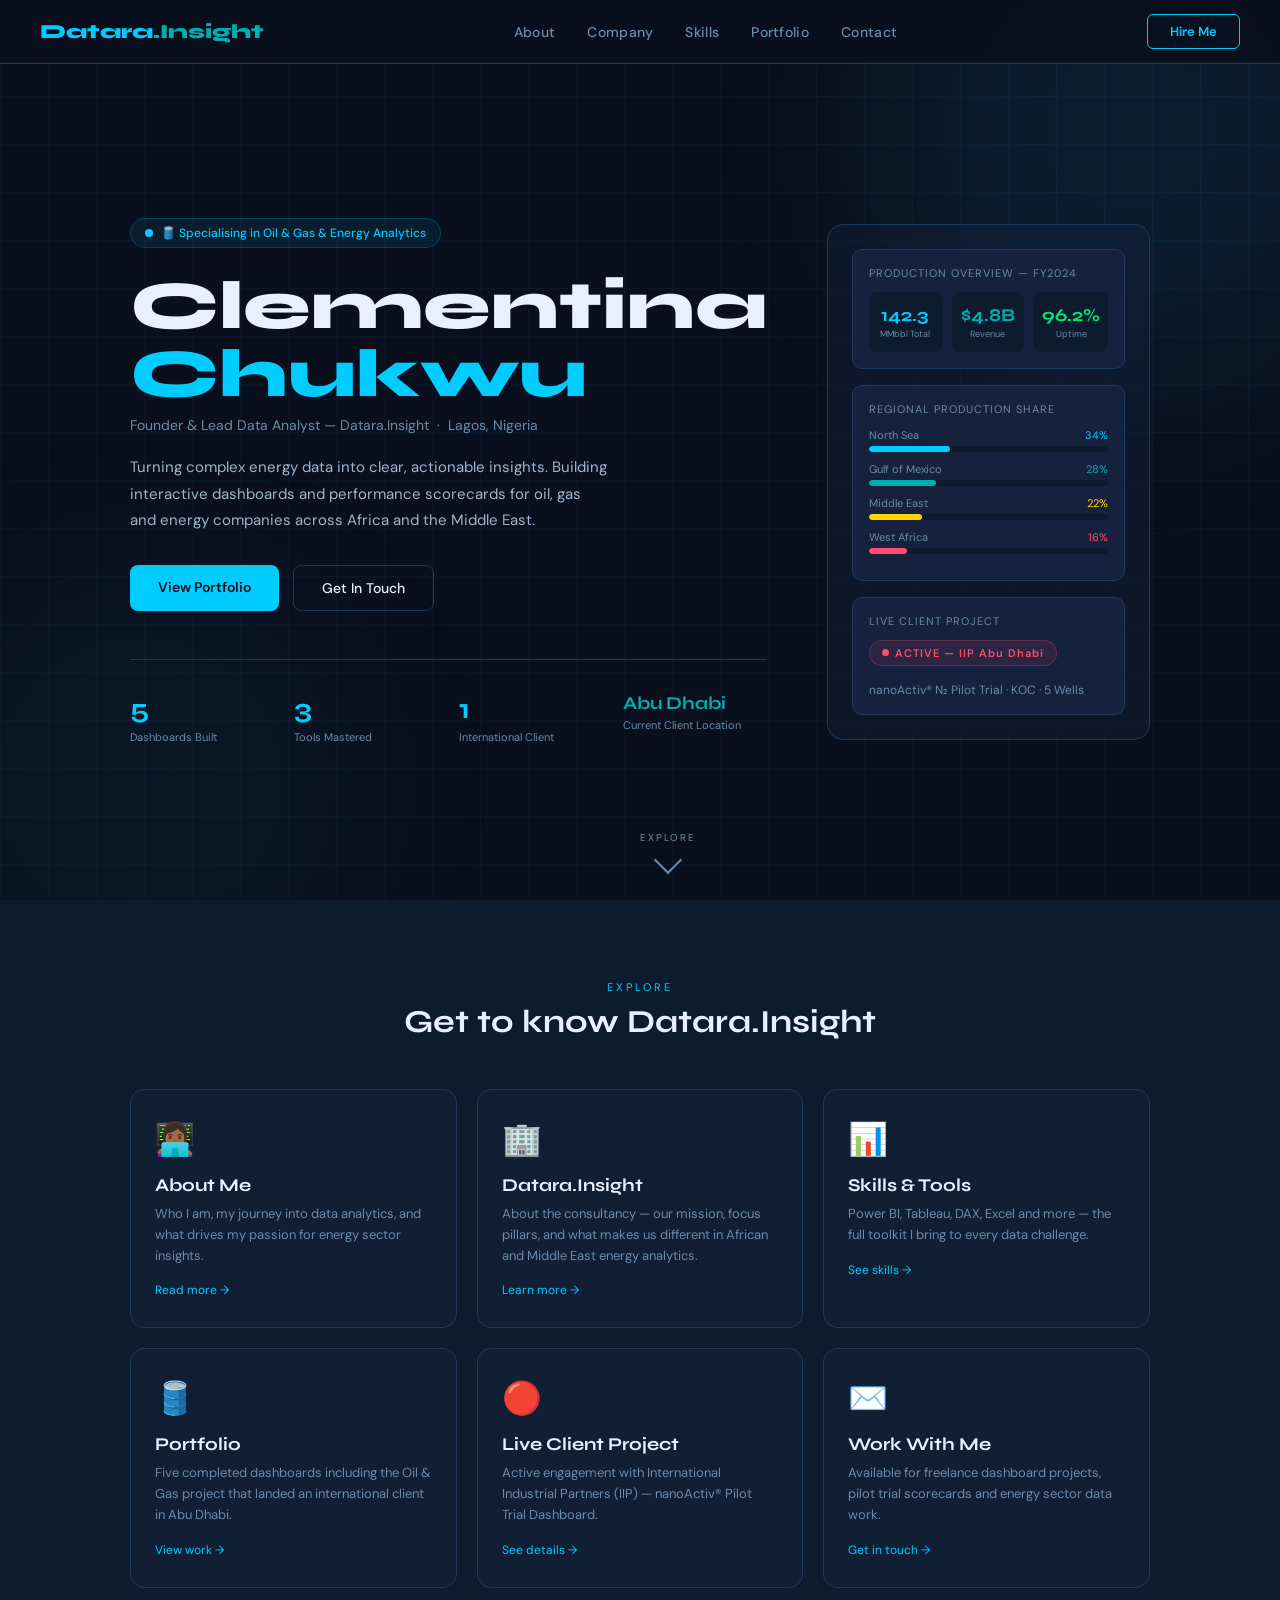
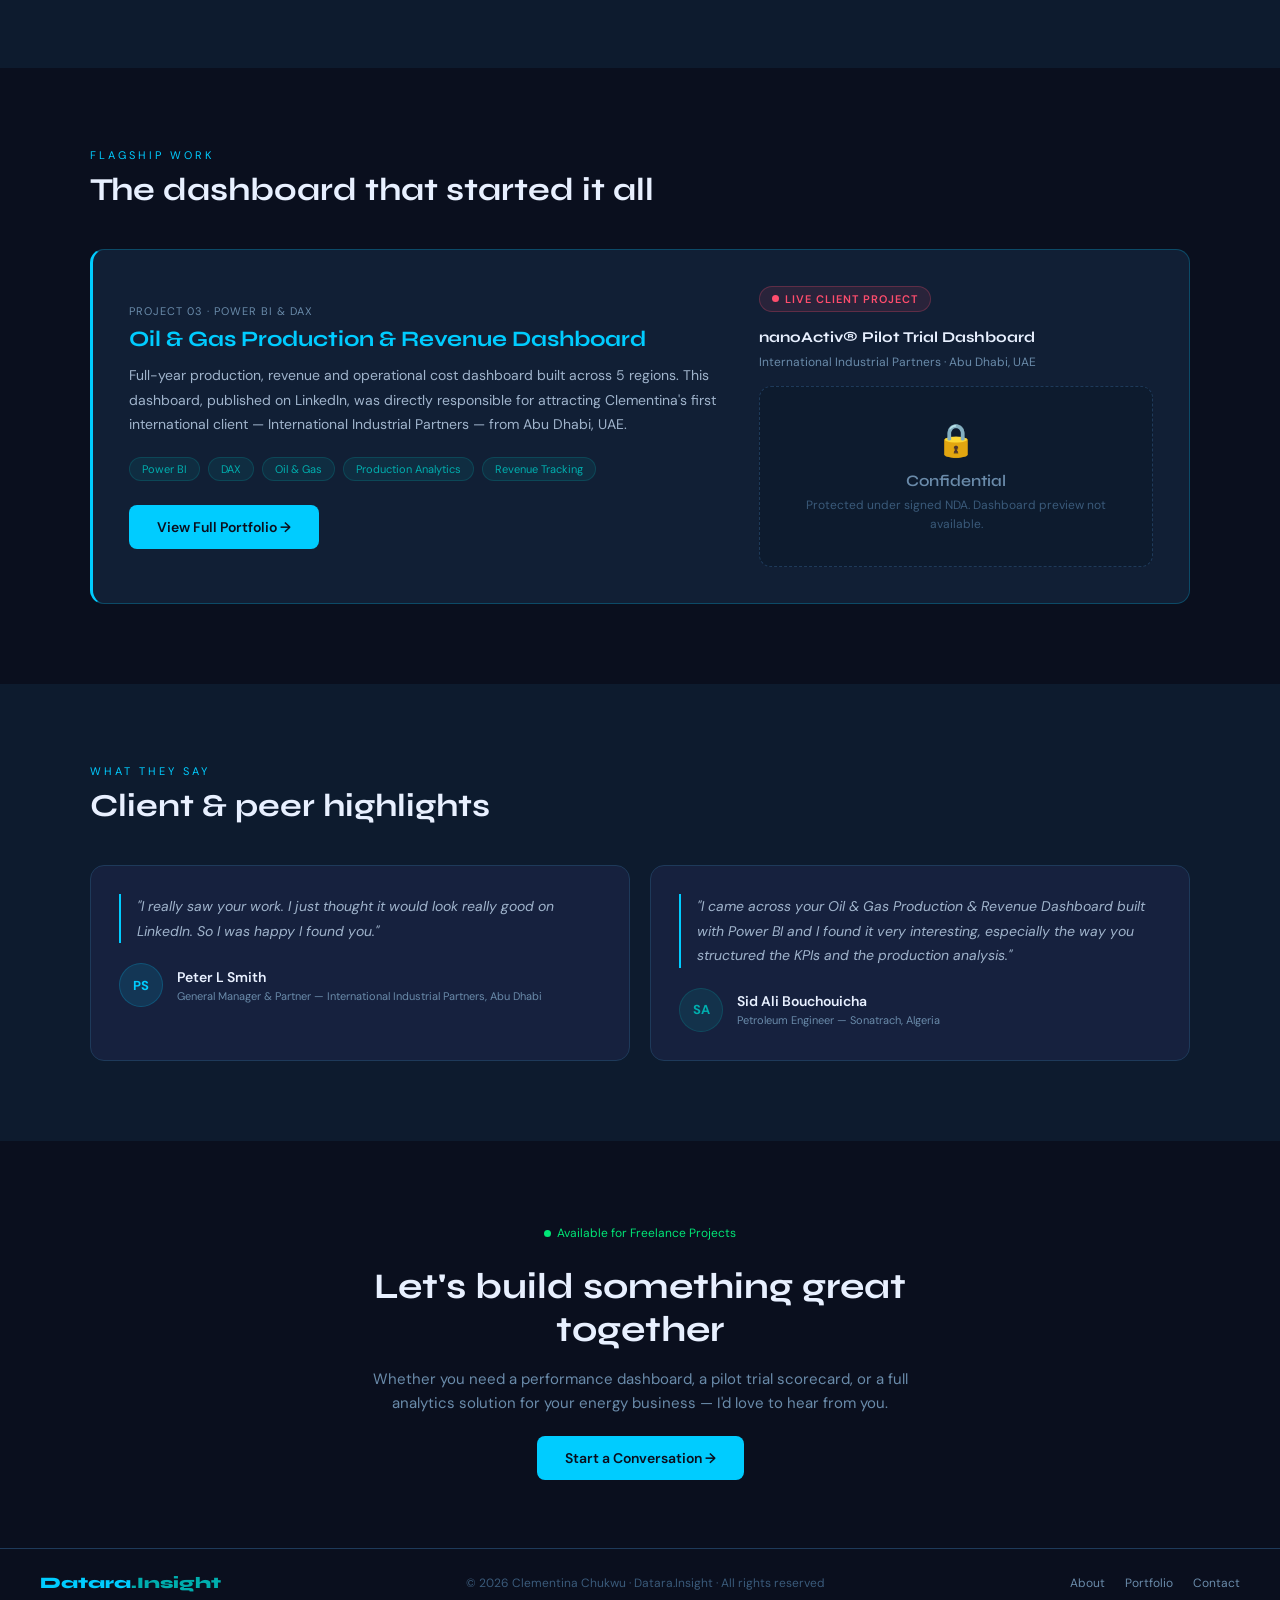
==== index.html @ c96e83ec "Initial upload" ====
<!DOCTYPE html>
<html lang="en">
<head>
<meta charset="UTF-8">
<meta name="viewport" content="width=device-width, initial-scale=1.0">
<title>Datara.Insight — Clementina Chukwu · Data Analyst</title>
<link rel="preconnect" href="https://fonts.googleapis.com">
<link rel="preconnect" href="https://fonts.gstatic.com" crossorigin>
<link href="https://fonts.googleapis.com/css2?family=Syne:wght@400;600;700;800&family=DM+Sans:ital,wght@0,300;0,400;0,500;0,600;1,400&display=swap" rel="stylesheet">
<style>
  *, *::before, *::after { box-sizing: border-box; margin: 0; padding: 0; }

  :root {
    --bg: #0D1B2E;
    --bg2: #0A0F1E;
    --card: #16213E;
    --card2: #111F35;
    --cyan: #00CCFF;
    --teal: #00AEAE;
    --gold: #FFD700;
    --red: #FF4D6D;
    --green: #00E676;
    --text: #E8F0FF;
    --muted: #6A8BAA;
    --border: #1E3A5A;
    --font-head: 'Syne', sans-serif;
    --font-body: 'DM Sans', sans-serif;
  }

  html { scroll-behavior: smooth; }

  body {
    background: var(--bg);
    color: var(--text);
    font-family: var(--font-body);
    min-height: 100vh;
    overflow-x: hidden;
  }

  /* ── NAV ── */
  nav {
    position: fixed;
    top: 0; left: 0; right: 0;
    z-index: 100;
    background: rgba(10,15,30,0.85);
    backdrop-filter: blur(16px);
    border-bottom: 1px solid var(--border);
    padding: 0 40px;
    height: 64px;
    display: flex;
    align-items: center;
    justify-content: space-between;
  }

  .nav-logo {
    font-family: var(--font-head);
    font-weight: 800;
    font-size: 20px;
    text-decoration: none;
  }
  .nav-logo .c { color: var(--cyan); }
  .nav-logo .t { color: var(--teal); }

  .nav-links {
    display: flex;
    gap: 32px;
    list-style: none;
  }

  .nav-links a {
    text-decoration: none;
    color: var(--muted);
    font-size: 14px;
    font-weight: 500;
    transition: color 0.2s;
    letter-spacing: 0.3px;
  }
  .nav-links a:hover, .nav-links a.active { color: var(--cyan); }

  .btn-hire {
    border: 1.5px solid var(--cyan);
    color: var(--cyan);
    padding: 8px 22px;
    border-radius: 6px;
    font-size: 13px;
    font-weight: 600;
    text-decoration: none;
    transition: background 0.2s, color 0.2s;
    font-family: var(--font-body);
  }
  .btn-hire:hover { background: var(--cyan); color: var(--bg2); }

  /* ── HERO ── */
  .hero {
    min-height: 100vh;
    padding: 64px 0 0;
    display: flex;
    align-items: center;
    position: relative;
    overflow: hidden;
    background: var(--bg2);
  }

  .hero-bg {
    position: absolute;
    inset: 0;
    background-image:
      linear-gradient(rgba(0,204,255,0.04) 1px, transparent 1px),
      linear-gradient(90deg, rgba(0,204,255,0.04) 1px, transparent 1px);
    background-size: 48px 48px;
  }

  .orb {
    position: absolute;
    border-radius: 50%;
    filter: blur(90px);
    pointer-events: none;
  }
  .orb-cyan { width: 500px; height: 500px; background: rgba(0,204,255,0.08); top: -120px; right: -100px; }
  .orb-teal { width: 400px; height: 400px; background: rgba(0,174,174,0.06); bottom: -80px; left: -60px; }

  .hero-inner {
    position: relative;
    width: 100%;
    max-width: 1100px;
    margin: 0 auto;
    padding: 0 40px;
    display: grid;
    grid-template-columns: 1fr 1fr;
    gap: 60px;
    align-items: center;
  }

  .hero-badge {
    display: inline-flex;
    align-items: center;
    gap: 8px;
    background: rgba(0,204,255,0.08);
    border: 1px solid rgba(0,204,255,0.2);
    color: var(--cyan);
    font-size: 12px;
    padding: 6px 14px;
    border-radius: 20px;
    margin-bottom: 24px;
    font-weight: 500;
    opacity: 0;
    animation: fadeUp 0.8s 0.2s forwards;
  }

  .pulse {
    width: 8px; height: 8px;
    border-radius: 50%;
    background: var(--cyan);
    animation: pulseAnim 1.5s infinite;
    flex-shrink: 0;
  }

  @keyframes pulseAnim {
    0%,100% { opacity:1; transform:scale(1); }
    50% { opacity:0.3; transform:scale(0.65); }
  }

  .hero-h1 {
    font-family: var(--font-head);
    font-weight: 800;
    font-size: clamp(44px, 6vw, 68px);
    line-height: 1.0;
    margin-bottom: 8px;
    opacity: 0;
    animation: fadeUp 0.8s 0.4s forwards;
  }
  .hero-h1 .cyan { color: var(--cyan); }

  .hero-sub {
    font-size: 14px;
    color: var(--muted);
    margin-bottom: 20px;
    font-weight: 400;
    opacity: 0;
    animation: fadeUp 0.8s 0.5s forwards;
  }

  .hero-tagline {
    font-size: 15px;
    color: #A0B4CC;
    line-height: 1.75;
    max-width: 480px;
    margin-bottom: 32px;
    opacity: 0;
    animation: fadeUp 0.8s 0.6s forwards;
  }

  .hero-btns {
    display: flex;
    gap: 14px;
    margin-bottom: 48px;
    opacity: 0;
    animation: fadeUp 0.8s 0.7s forwards;
  }

  .btn-primary {
    background: var(--cyan);
    color: var(--bg2);
    padding: 13px 28px;
    border-radius: 8px;
    font-size: 14px;
    font-weight: 600;
    text-decoration: none;
    transition: opacity 0.2s, transform 0.2s;
  }
  .btn-primary:hover { opacity: 0.9; transform: translateY(-1px); }

  .btn-secondary {
    border: 1.5px solid var(--border);
    color: var(--text);
    padding: 13px 28px;
    border-radius: 8px;
    font-size: 14px;
    font-weight: 500;
    text-decoration: none;
    transition: border-color 0.2s, transform 0.2s;
  }
  .btn-secondary:hover { border-color: var(--cyan); transform: translateY(-1px); }

  .hero-stats {
    display: grid;
    grid-template-columns: repeat(4, 1fr);
    gap: 20px;
    border-top: 1px solid var(--border);
    padding-top: 32px;
    opacity: 0;
    animation: fadeUp 0.8s 0.9s forwards;
  }

  .stat-num {
    font-family: var(--font-head);
    font-weight: 700;
    font-size: 28px;
    color: var(--cyan);
  }
  .stat-label { font-size: 11px; color: var(--muted); margin-top: 4px; line-height: 1.4; }

  /* Hero right panel */
  .hero-visual {
    background: rgba(22,33,62,0.4);
    border: 1px solid var(--border);
    border-radius: 16px;
    padding: 24px;
    display: flex;
    flex-direction: column;
    gap: 16px;
    opacity: 0;
    animation: fadeLeft 0.9s 0.8s forwards;
  }

  .vis-card {
    background: var(--card);
    border: 1px solid var(--border);
    border-radius: 10px;
    padding: 16px;
  }

  .vis-label {
    font-size: 11px;
    color: var(--muted);
    text-transform: uppercase;
    letter-spacing: 1px;
    margin-bottom: 12px;
  }

  .kpi-row { display: flex; gap: 10px; }

  .kpi-box {
    flex: 1;
    background: var(--bg);
    border-radius: 8px;
    padding: 12px 8px;
    text-align: center;
  }
  .kpi-val { font-family: var(--font-head); font-weight: 700; font-size: 18px; color: var(--cyan); }
  .kpi-unit { font-size: 9px; color: var(--muted); margin-top: 2px; }

  .bar-item { margin-bottom: 10px; }
  .bar-meta { display: flex; justify-content: space-between; font-size: 11px; color: var(--muted); margin-bottom: 4px; }
  .bar-track { height: 6px; background: var(--bg); border-radius: 3px; overflow: hidden; }
  .bar-fill { height: 100%; border-radius: 3px; transition: width 1s ease; }

  /* ── SCROLL DOWN HINT ── */
  .scroll-hint {
    position: absolute;
    bottom: 30px;
    left: 50%;
    transform: translateX(-50%);
    display: flex;
    flex-direction: column;
    align-items: center;
    gap: 6px;
    opacity: 0;
    animation: fadeUp 1s 1.5s forwards;
  }
  .scroll-hint span { font-size: 10px; color: var(--muted); letter-spacing: 2px; text-transform: uppercase; }
  .scroll-arrow {
    width: 20px; height: 20px;
    border-right: 2px solid var(--muted);
    border-bottom: 2px solid var(--muted);
    transform: rotate(45deg);
    animation: bounceDown 1.5s infinite;
  }
  @keyframes bounceDown {
    0%,100% { transform: rotate(45deg) translateY(0); }
    50% { transform: rotate(45deg) translateY(5px); }
  }

  /* ── SECTION PREVIEW CARDS ── */
  .sections-preview {
    background: var(--bg);
    padding: 80px 40px;
    max-width: 1100px;
    margin: 0 auto;
  }

  .preview-label {
    font-size: 11px;
    letter-spacing: 3px;
    color: var(--cyan);
    text-transform: uppercase;
    text-align: center;
    margin-bottom: 8px;
  }

  .preview-title {
    font-family: var(--font-head);
    font-weight: 700;
    font-size: 32px;
    text-align: center;
    margin-bottom: 48px;
  }

  .preview-grid {
    display: grid;
    grid-template-columns: repeat(3, 1fr);
    gap: 20px;
  }

  .preview-card {
    background: var(--card2);
    border: 1px solid var(--border);
    border-radius: 14px;
    padding: 28px 24px;
    text-decoration: none;
    color: var(--text);
    transition: border-color 0.2s, transform 0.2s;
    display: block;
  }
  .preview-card:hover { border-color: var(--cyan); transform: translateY(-4px); }

  .preview-card-icon { font-size: 32px; margin-bottom: 14px; }
  .preview-card-title { font-family: var(--font-head); font-size: 18px; font-weight: 700; margin-bottom: 8px; }
  .preview-card-desc { font-size: 13px; color: var(--muted); line-height: 1.6; }
  .preview-card-link { font-size: 12px; color: var(--cyan); margin-top: 16px; display: inline-block; }

  /* ── FEATURED PROJECT STRIP ── */
  .featured-strip {
    background: var(--bg2);
    padding: 80px 40px;
  }

  .strip-inner {
    max-width: 1100px;
    margin: 0 auto;
  }

  .section-eyebrow {
    font-size: 11px;
    letter-spacing: 3px;
    color: var(--cyan);
    text-transform: uppercase;
    margin-bottom: 8px;
  }

  .section-heading {
    font-family: var(--font-head);
    font-weight: 700;
    font-size: 32px;
    margin-bottom: 40px;
  }

  .featured-card {
    background: var(--card2);
    border: 1px solid rgba(0,204,255,0.25);
    border-left: 3px solid var(--cyan);
    border-radius: 14px;
    padding: 36px;
    display: grid;
    grid-template-columns: 1.5fr 1fr;
    gap: 40px;
    align-items: center;
  }

  .fc-badge { font-size: 11px; color: var(--muted); letter-spacing: 1px; text-transform: uppercase; margin-bottom: 8px; }
  .fc-title { font-family: var(--font-head); font-size: 22px; font-weight: 700; color: var(--cyan); margin-bottom: 10px; line-height: 1.25; }
  .fc-desc { font-size: 14px; color: #A0B4CC; line-height: 1.75; margin-bottom: 20px; }

  .fc-tags { display: flex; flex-wrap: wrap; gap: 8px; margin-bottom: 24px; }
  .fc-tag {
    font-size: 11px;
    padding: 4px 12px;
    background: rgba(0,174,174,0.1);
    color: var(--teal);
    border-radius: 20px;
    border: 1px solid rgba(0,174,174,0.2);
  }

  .live-badge {
    display: inline-flex;
    align-items: center;
    gap: 6px;
    background: rgba(255,77,109,0.1);
    border: 1px solid rgba(255,77,109,0.25);
    color: var(--red);
    font-size: 11px;
    font-weight: 600;
    padding: 5px 12px;
    border-radius: 20px;
    letter-spacing: 1px;
    margin-bottom: 16px;
  }

  .live-dot {
    width: 7px; height: 7px;
    border-radius: 50%;
    background: var(--red);
    animation: pulseAnim 1s infinite;
  }

  .conf-box {
    background: var(--bg);
    border: 1.5px dashed var(--border);
    border-radius: 12px;
    padding: 32px;
    text-align: center;
  }
  .conf-icon { font-size: 32px; margin-bottom: 10px; }
  .conf-title { font-family: var(--font-head); font-weight: 600; font-size: 16px; color: var(--muted); margin-bottom: 6px; }
  .conf-sub { font-size: 12px; color: #3A5A7A; line-height: 1.6; }

  /* ── TESTIMONIAL STRIP ── */
  .testimonial-strip {
    background: var(--bg);
    padding: 80px 40px;
  }

  .tstrip-inner {
    max-width: 1100px;
    margin: 0 auto;
  }

  .tcard-grid {
    display: grid;
    grid-template-columns: 1fr 1fr;
    gap: 20px;
  }

  .tcard {
    background: var(--card);
    border: 1px solid var(--border);
    border-radius: 14px;
    padding: 28px;
  }

  .tcard-quote {
    font-size: 14px;
    color: #A0B4CC;
    line-height: 1.75;
    font-style: italic;
    border-left: 2px solid var(--cyan);
    padding-left: 16px;
    margin-bottom: 20px;
  }

  .tcard-person { display: flex; align-items: center; gap: 14px; }
  .tcard-avatar {
    width: 44px; height: 44px;
    border-radius: 50%;
    display: flex; align-items: center; justify-content: center;
    font-size: 13px; font-weight: 700;
    flex-shrink: 0;
  }
  .av-ps { background: rgba(0,204,255,0.12); color: var(--cyan); border: 1px solid rgba(0,204,255,0.2); }
  .av-sa { background: rgba(0,174,174,0.12); color: var(--teal); border: 1px solid rgba(0,174,174,0.2); }
  .tcard-name { font-size: 14px; font-weight: 600; color: var(--text); margin-bottom: 3px; }
  .tcard-role { font-size: 11px; color: var(--muted); }

  /* ── CTA STRIP ── */
  .cta-strip {
    background: var(--bg2);
    padding: 80px 40px;
    text-align: center;
  }

  .cta-inner {
    max-width: 600px;
    margin: 0 auto;
  }

  .cta-title { font-family: var(--font-head); font-size: 36px; font-weight: 700; margin-bottom: 16px; }
  .cta-sub { font-size: 15px; color: var(--muted); margin-bottom: 32px; line-height: 1.6; }

  .avail-badge {
    display: inline-flex;
    align-items: center;
    gap: 6px;
    font-size: 12px;
    color: var(--green);
    margin-bottom: 24px;
  }
  .avail-dot { width: 7px; height: 7px; border-radius: 50%; background: var(--green); animation: pulseAnim 2s infinite; }

  /* ── FOOTER ── */
  footer {
    background: var(--bg2);
    border-top: 1px solid var(--border);
    padding: 24px 40px;
    display: flex;
    align-items: center;
    justify-content: space-between;
  }

  .foot-logo { font-family: var(--font-head); font-weight: 800; font-size: 16px; text-decoration: none; }
  .foot-logo .c { color: var(--cyan); } .foot-logo .t { color: var(--teal); }
  .foot-copy { font-size: 12px; color: #3A5A7A; }
  .foot-links { display: flex; gap: 20px; }
  .foot-links a { font-size: 12px; color: var(--muted); text-decoration: none; transition: color 0.2s; }
  .foot-links a:hover { color: var(--cyan); }

  /* ── ANIMATIONS ── */
  @keyframes fadeUp {
    from { opacity: 0; transform: translateY(24px); }
    to { opacity: 1; transform: translateY(0); }
  }

  @keyframes fadeLeft {
    from { opacity: 0; transform: translateX(24px); }
    to { opacity: 1; transform: translateX(0); }
  }

  /* Scroll-triggered fade */
  .reveal {
    opacity: 0;
    transform: translateY(30px);
    transition: opacity 0.7s ease, transform 0.7s ease;
  }
  .reveal.visible { opacity: 1; transform: translateY(0); }

  /* ── RESPONSIVE ── */
  @media (max-width: 768px) {
    nav { padding: 0 20px; }
    .nav-links { display: none; }
    .hero-inner { grid-template-columns: 1fr; padding: 0 20px; gap: 32px; }
    .hero-visual { display: none; }
    .hero-stats { grid-template-columns: repeat(2, 1fr); }
    .sections-preview { padding: 60px 20px; }
    .preview-grid { grid-template-columns: 1fr; }
    .featured-strip, .testimonial-strip, .cta-strip { padding: 60px 20px; }
    .featured-card { grid-template-columns: 1fr; }
    .tcard-grid { grid-template-columns: 1fr; }
    footer { flex-direction: column; gap: 12px; text-align: center; }
  }
</style>
</head>
<body>

<nav>
  <a href="index.html" class="nav-logo"><span class="c">Datara</span><span class="t">.Insight</span></a>
  <ul class="nav-links">
    <li><a href="about.html">About</a></li>
    <li><a href="company.html">Company</a></li>
    <li><a href="skills.html">Skills</a></li>
    <li><a href="portfolio.html">Portfolio</a></li>
    <li><a href="contact.html">Contact</a></li>
  </ul>
  <a href="contact.html" class="btn-hire">Hire Me</a>
</nav>

<!-- HERO -->
<section class="hero">
  <div class="hero-bg"></div>
  <div class="orb orb-cyan"></div>
  <div class="orb orb-teal"></div>

  <div class="hero-inner">
    <div>
      <div class="hero-badge"><span class="pulse"></span>🛢️ Specialising in Oil &amp; Gas &amp; Energy Analytics</div>
      <h1 class="hero-h1">Clementina<br><span class="cyan">Chukwu</span></h1>
      <p class="hero-sub">Founder &amp; Lead Data Analyst — Datara.Insight &nbsp;·&nbsp; Lagos, Nigeria</p>
      <p class="hero-tagline">Turning complex energy data into clear, actionable insights. Building interactive dashboards and performance scorecards for oil, gas and energy companies across Africa and the Middle East.</p>
      <div class="hero-btns">
        <a href="portfolio.html" class="btn-primary">View Portfolio</a>
        <a href="contact.html" class="btn-secondary">Get In Touch</a>
      </div>
      <div class="hero-stats">
        <div><div class="stat-num">5</div><div class="stat-label">Dashboards Built</div></div>
        <div><div class="stat-num">3</div><div class="stat-label">Tools Mastered</div></div>
        <div><div class="stat-num">1</div><div class="stat-label">International Client</div></div>
        <div><div class="stat-num" style="font-size:18px;color:var(--teal)">Abu Dhabi</div><div class="stat-label">Current Client Location</div></div>
      </div>
    </div>

    <div class="hero-visual">
      <div class="vis-card">
        <div class="vis-label">Production Overview — FY2024</div>
        <div class="kpi-row">
          <div class="kpi-box"><div class="kpi-val">142.3</div><div class="kpi-unit">MMbbl Total</div></div>
          <div class="kpi-box"><div class="kpi-val" style="color:var(--teal)">$4.8B</div><div class="kpi-unit">Revenue</div></div>
          <div class="kpi-box"><div class="kpi-val" style="color:var(--green)">96.2%</div><div class="kpi-unit">Uptime</div></div>
        </div>
      </div>
      <div class="vis-card">
        <div class="vis-label">Regional Production Share</div>
        <div class="bar-item"><div class="bar-meta"><span>North Sea</span><span style="color:var(--cyan)">34%</span></div><div class="bar-track"><div class="bar-fill" style="width:34%;background:var(--cyan)"></div></div></div>
        <div class="bar-item"><div class="bar-meta"><span>Gulf of Mexico</span><span style="color:var(--teal)">28%</span></div><div class="bar-track"><div class="bar-fill" style="width:28%;background:var(--teal)"></div></div></div>
        <div class="bar-item"><div class="bar-meta"><span>Middle East</span><span style="color:var(--gold)">22%</span></div><div class="bar-track"><div class="bar-fill" style="width:22%;background:var(--gold)"></div></div></div>
        <div class="bar-item"><div class="bar-meta"><span>West Africa</span><span style="color:var(--red)">16%</span></div><div class="bar-track"><div class="bar-fill" style="width:16%;background:var(--red)"></div></div></div>
      </div>
      <div class="vis-card">
        <div class="vis-label">Live Client Project</div>
        <div class="live-badge"><span class="live-dot"></span>ACTIVE — IIP Abu Dhabi</div>
        <div style="font-size:12px;color:var(--muted);">nanoActiv® N₂ Pilot Trial · KOC · 5 Wells</div>
      </div>
    </div>
  </div>

  <div class="scroll-hint">
    <span>Explore</span>
    <div class="scroll-arrow"></div>
  </div>
</section>

<!-- SECTION NAVIGATION CARDS -->
<div style="background:var(--bg)">
  <div class="sections-preview">
    <p class="preview-label">Explore</p>
    <h2 class="preview-title reveal">Get to know Datara.Insight</h2>
    <div class="preview-grid">
      <a href="about.html" class="preview-card reveal">
        <div class="preview-card-icon">👩🏾‍💻</div>
        <div class="preview-card-title">About Me</div>
        <div class="preview-card-desc">Who I am, my journey into data analytics, and what drives my passion for energy sector insights.</div>
        <span class="preview-card-link">Read more →</span>
      </a>
      <a href="company.html" class="preview-card reveal">
        <div class="preview-card-icon">🏢</div>
        <div class="preview-card-title">Datara.Insight</div>
        <div class="preview-card-desc">About the consultancy — our mission, focus pillars, and what makes us different in African and Middle East energy analytics.</div>
        <span class="preview-card-link">Learn more →</span>
      </a>
      <a href="skills.html" class="preview-card reveal">
        <div class="preview-card-icon">📊</div>
        <div class="preview-card-title">Skills &amp; Tools</div>
        <div class="preview-card-desc">Power BI, Tableau, DAX, Excel and more — the full toolkit I bring to every data challenge.</div>
        <span class="preview-card-link">See skills →</span>
      </a>
      <a href="portfolio.html" class="preview-card reveal">
        <div class="preview-card-icon">🛢️</div>
        <div class="preview-card-title">Portfolio</div>
        <div class="preview-card-desc">Five completed dashboards including the Oil &amp; Gas project that landed an international client in Abu Dhabi.</div>
        <span class="preview-card-link">View work →</span>
      </a>
      <a href="portfolio.html#live" class="preview-card reveal">
        <div class="preview-card-icon">🔴</div>
        <div class="preview-card-title">Live Client Project</div>
        <div class="preview-card-desc">Active engagement with International Industrial Partners (IIP) — nanoActiv® Pilot Trial Dashboard.</div>
        <span class="preview-card-link">See details →</span>
      </a>
      <a href="contact.html" class="preview-card reveal">
        <div class="preview-card-icon">✉️</div>
        <div class="preview-card-title">Work With Me</div>
        <div class="preview-card-desc">Available for freelance dashboard projects, pilot trial scorecards and energy sector data work.</div>
        <span class="preview-card-link">Get in touch →</span>
      </a>
    </div>
  </div>
</div>

<!-- FEATURED PROJECT -->
<section class="featured-strip">
  <div class="strip-inner">
    <p class="section-eyebrow reveal">Flagship Work</p>
    <h2 class="section-heading reveal">The dashboard that started it all</h2>
    <div class="featured-card reveal">
      <div>
        <div class="fc-badge">Project 03 · Power BI &amp; DAX</div>
        <div class="fc-title">Oil &amp; Gas Production &amp; Revenue Dashboard</div>
        <div class="fc-desc">Full-year production, revenue and operational cost dashboard built across 5 regions. This dashboard, published on LinkedIn, was directly responsible for attracting Clementina's first international client — International Industrial Partners — from Abu Dhabi, UAE.</div>
        <div class="fc-tags">
          <span class="fc-tag">Power BI</span>
          <span class="fc-tag">DAX</span>
          <span class="fc-tag">Oil &amp; Gas</span>
          <span class="fc-tag">Production Analytics</span>
          <span class="fc-tag">Revenue Tracking</span>
        </div>
        <a href="portfolio.html" class="btn-primary" style="display:inline-block">View Full Portfolio →</a>
      </div>
      <div>
        <div class="live-badge"><span class="live-dot"></span>LIVE CLIENT PROJECT</div>
        <div style="font-family:var(--font-head);font-weight:700;font-size:15px;margin-bottom:8px;color:var(--text)">nanoActiv® Pilot Trial Dashboard</div>
        <div style="font-size:12px;color:var(--muted);margin-bottom:16px;">International Industrial Partners · Abu Dhabi, UAE</div>
        <div class="conf-box">
          <div class="conf-icon">🔒</div>
          <div class="conf-title">Confidential</div>
          <div class="conf-sub">Protected under signed NDA. Dashboard preview not available.</div>
        </div>
      </div>
    </div>
  </div>
</section>

<!-- TESTIMONIALS -->
<section class="testimonial-strip">
  <div class="tstrip-inner">
    <p class="section-eyebrow reveal">What They Say</p>
    <h2 class="section-heading reveal">Client &amp; peer highlights</h2>
    <div class="tcard-grid">
      <div class="tcard reveal">
        <div class="tcard-quote">"I really saw your work. I just thought it would look really good on LinkedIn. So I was happy I found you."</div>
        <div class="tcard-person">
          <div class="tcard-avatar av-ps">PS</div>
          <div>
            <div class="tcard-name">Peter L Smith</div>
            <div class="tcard-role">General Manager &amp; Partner — International Industrial Partners, Abu Dhabi</div>
          </div>
        </div>
      </div>
      <div class="tcard reveal">
        <div class="tcard-quote">"I came across your Oil &amp; Gas Production &amp; Revenue Dashboard built with Power BI and I found it very interesting, especially the way you structured the KPIs and the production analysis."</div>
        <div class="tcard-person">
          <div class="tcard-avatar av-sa">SA</div>
          <div>
            <div class="tcard-name">Sid Ali Bouchouicha</div>
            <div class="tcard-role">Petroleum Engineer — Sonatrach, Algeria</div>
          </div>
        </div>
      </div>
    </div>
  </div>
</section>

<!-- CTA -->
<section class="cta-strip">
  <div class="cta-inner reveal">
    <div class="avail-badge"><span class="avail-dot"></span>Available for Freelance Projects</div>
    <h2 class="cta-title">Let's build something great together</h2>
    <p class="cta-sub">Whether you need a performance dashboard, a pilot trial scorecard, or a full analytics solution for your energy business — I'd love to hear from you.</p>
    <a href="contact.html" class="btn-primary">Start a Conversation →</a>
  </div>
</section>

<footer>
  <a href="index.html" class="foot-logo"><span class="c">Datara</span><span class="t">.Insight</span></a>
  <p class="foot-copy">© 2026 Clementina Chukwu · Datara.Insight · All rights reserved</p>
  <div class="foot-links">
    <a href="about.html">About</a>
    <a href="portfolio.html">Portfolio</a>
    <a href="contact.html">Contact</a>
  </div>
</footer>

<script>
  const observer = new IntersectionObserver((entries) => {
    entries.forEach(e => { if(e.isIntersecting) e.target.classList.add('visible'); });
  }, { threshold: 0.12 });
  document.querySelectorAll('.reveal').forEach(el => observer.observe(el));
</script>
</body>
</html>
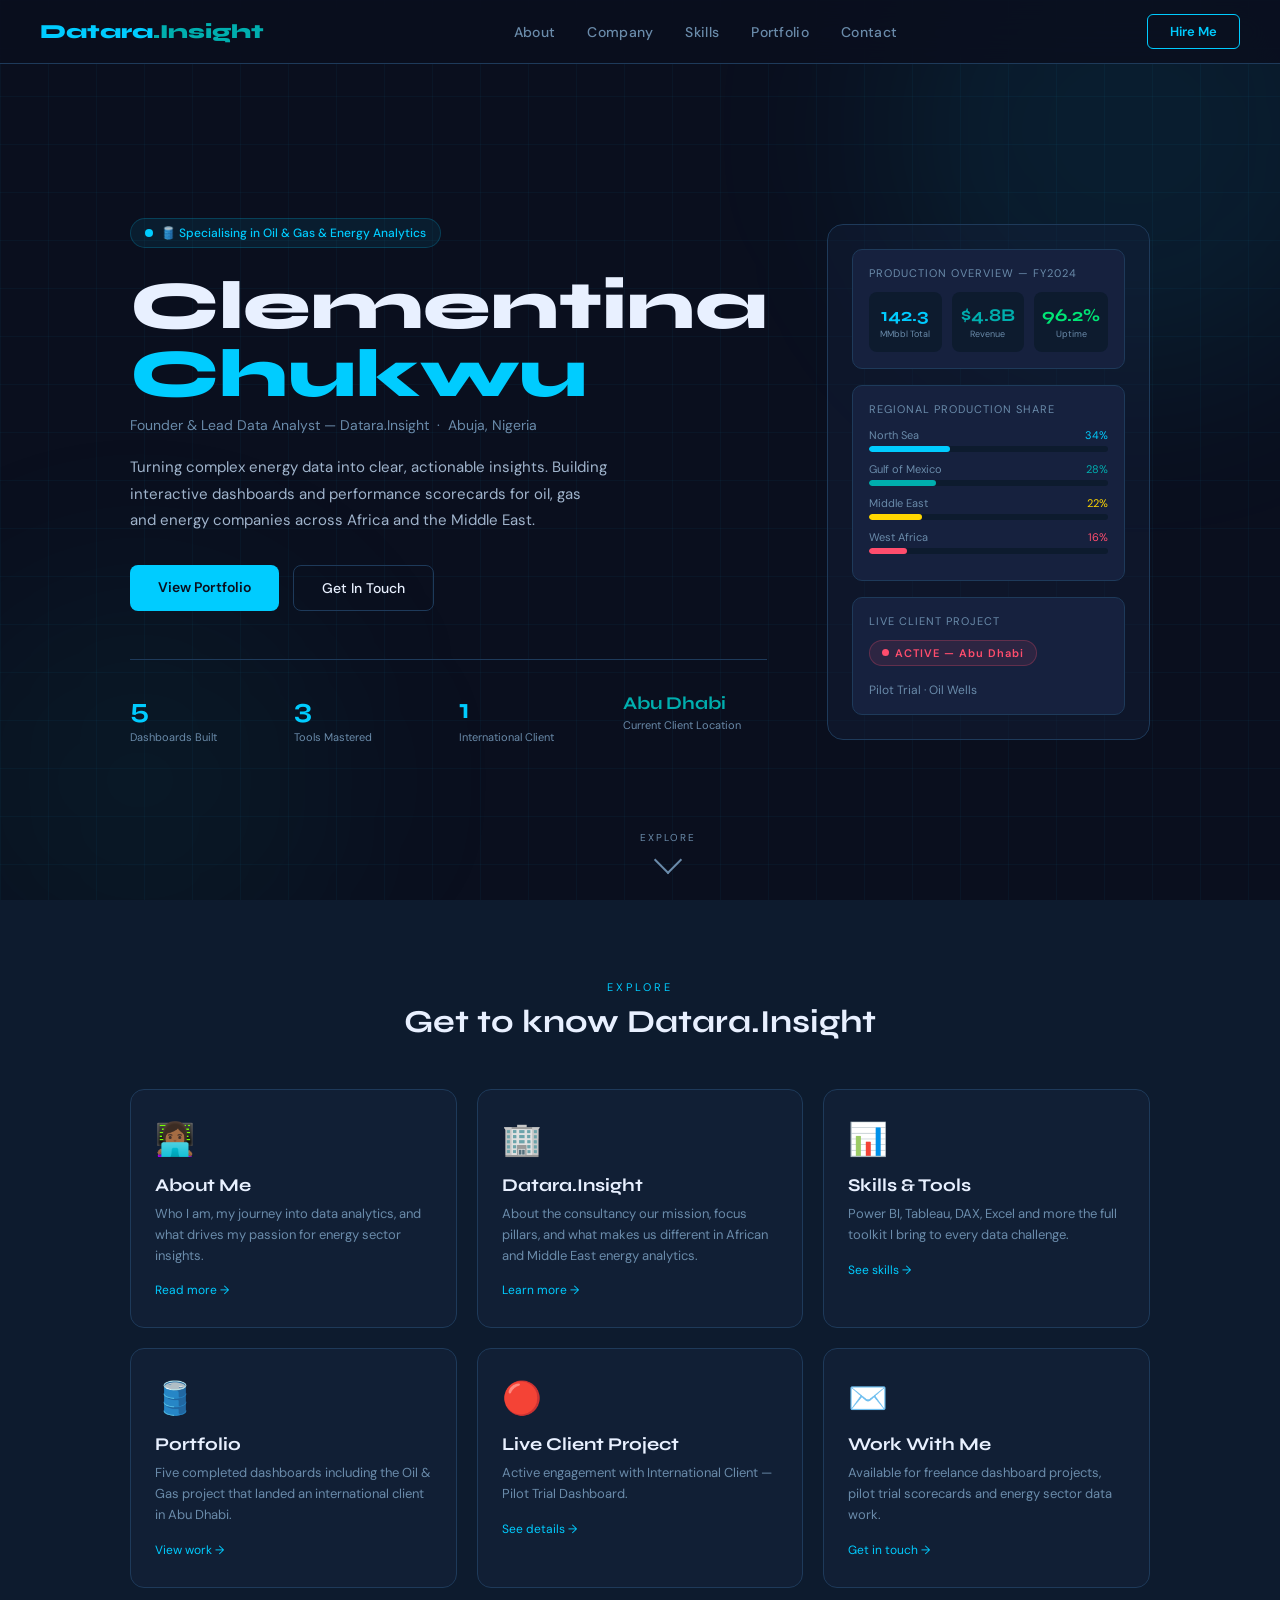
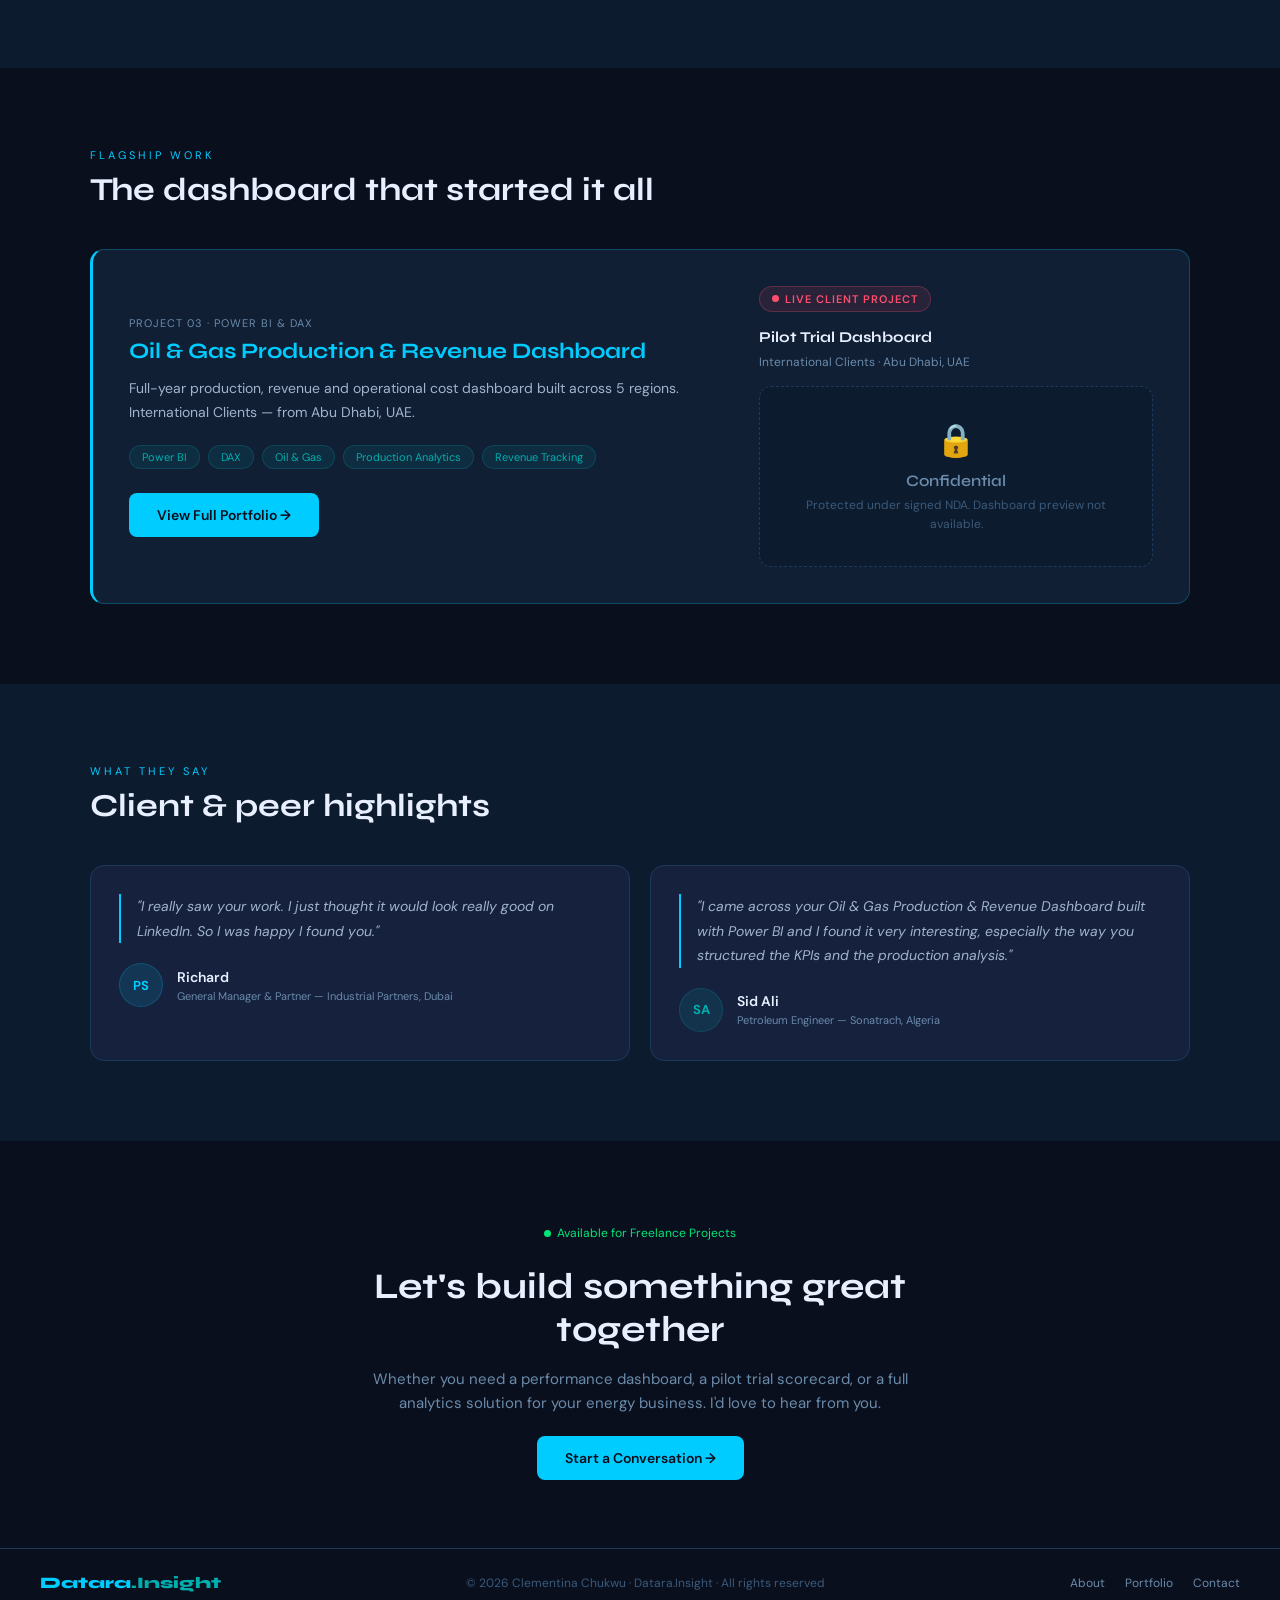
==== commit 5875d922: "Update index.html" ====
--- a/index.html
+++ b/index.html
@@ -592,7 +592,7 @@
     <div>
       <div class="hero-badge"><span class="pulse"></span>🛢️ Specialising in Oil &amp; Gas &amp; Energy Analytics</div>
       <h1 class="hero-h1">Clementina<br><span class="cyan">Chukwu</span></h1>
-      <p class="hero-sub">Founder &amp; Lead Data Analyst — Datara.Insight &nbsp;·&nbsp; Lagos, Nigeria</p>
+      <p class="hero-sub">Founder &amp; Lead Data Analyst — Datara.Insight &nbsp;·&nbsp; Abuja, Nigeria</p>
       <p class="hero-tagline">Turning complex energy data into clear, actionable insights. Building interactive dashboards and performance scorecards for oil, gas and energy companies across Africa and the Middle East.</p>
       <div class="hero-btns">
         <a href="portfolio.html" class="btn-primary">View Portfolio</a>
@@ -624,8 +624,8 @@
       </div>
       <div class="vis-card">
         <div class="vis-label">Live Client Project</div>
-        <div class="live-badge"><span class="live-dot"></span>ACTIVE — IIP Abu Dhabi</div>
-        <div style="font-size:12px;color:var(--muted);">nanoActiv® N₂ Pilot Trial · KOC · 5 Wells</div>
+        <div class="live-badge"><span class="live-dot"></span>ACTIVE — Abu Dhabi</div>
+        <div style="font-size:12px;color:var(--muted);"> Pilot Trial · Oil Wells</div>
       </div>
     </div>
   </div>
@@ -651,13 +651,13 @@
       <a href="company.html" class="preview-card reveal">
         <div class="preview-card-icon">🏢</div>
         <div class="preview-card-title">Datara.Insight</div>
-        <div class="preview-card-desc">About the consultancy — our mission, focus pillars, and what makes us different in African and Middle East energy analytics.</div>
+        <div class="preview-card-desc">About the consultancy our mission, focus pillars, and what makes us different in African and Middle East energy analytics.</div>
         <span class="preview-card-link">Learn more →</span>
       </a>
       <a href="skills.html" class="preview-card reveal">
         <div class="preview-card-icon">📊</div>
         <div class="preview-card-title">Skills &amp; Tools</div>
-        <div class="preview-card-desc">Power BI, Tableau, DAX, Excel and more — the full toolkit I bring to every data challenge.</div>
+        <div class="preview-card-desc">Power BI, Tableau, DAX, Excel and more the full toolkit I bring to every data challenge.</div>
         <span class="preview-card-link">See skills →</span>
       </a>
       <a href="portfolio.html" class="preview-card reveal">
@@ -669,7 +669,7 @@
       <a href="portfolio.html#live" class="preview-card reveal">
         <div class="preview-card-icon">🔴</div>
         <div class="preview-card-title">Live Client Project</div>
-        <div class="preview-card-desc">Active engagement with International Industrial Partners (IIP) — nanoActiv® Pilot Trial Dashboard.</div>
+        <div class="preview-card-desc">Active engagement with International Client —  Pilot Trial Dashboard.</div>
         <span class="preview-card-link">See details →</span>
       </a>
       <a href="contact.html" class="preview-card reveal">
@@ -691,7 +691,7 @@
       <div>
         <div class="fc-badge">Project 03 · Power BI &amp; DAX</div>
         <div class="fc-title">Oil &amp; Gas Production &amp; Revenue Dashboard</div>
-        <div class="fc-desc">Full-year production, revenue and operational cost dashboard built across 5 regions. This dashboard, published on LinkedIn, was directly responsible for attracting Clementina's first international client — International Industrial Partners — from Abu Dhabi, UAE.</div>
+        <div class="fc-desc">Full-year production, revenue and operational cost dashboard built across 5 regions. International Clients — from Abu Dhabi, UAE.</div>
         <div class="fc-tags">
           <span class="fc-tag">Power BI</span>
           <span class="fc-tag">DAX</span>
@@ -703,8 +703,8 @@
       </div>
       <div>
         <div class="live-badge"><span class="live-dot"></span>LIVE CLIENT PROJECT</div>
-        <div style="font-family:var(--font-head);font-weight:700;font-size:15px;margin-bottom:8px;color:var(--text)">nanoActiv® Pilot Trial Dashboard</div>
-        <div style="font-size:12px;color:var(--muted);margin-bottom:16px;">International Industrial Partners · Abu Dhabi, UAE</div>
+        <div style="font-family:var(--font-head);font-weight:700;font-size:15px;margin-bottom:8px;color:var(--text)">Pilot Trial Dashboard</div>
+        <div style="font-size:12px;color:var(--muted);margin-bottom:16px;">International Clients · Abu Dhabi, UAE</div>
         <div class="conf-box">
           <div class="conf-icon">🔒</div>
           <div class="conf-title">Confidential</div>
@@ -726,8 +726,8 @@
         <div class="tcard-person">
           <div class="tcard-avatar av-ps">PS</div>
           <div>
-            <div class="tcard-name">Peter L Smith</div>
-            <div class="tcard-role">General Manager &amp; Partner — International Industrial Partners, Abu Dhabi</div>
+            <div class="tcard-name">Richard</div>
+            <div class="tcard-role">General Manager &amp; Partner — Industrial Partners, Dubai</div>
           </div>
         </div>
       </div>
@@ -736,7 +736,7 @@
         <div class="tcard-person">
           <div class="tcard-avatar av-sa">SA</div>
           <div>
-            <div class="tcard-name">Sid Ali Bouchouicha</div>
+            <div class="tcard-name">Sid Ali</div>
             <div class="tcard-role">Petroleum Engineer — Sonatrach, Algeria</div>
           </div>
         </div>
@@ -750,7 +750,7 @@
   <div class="cta-inner reveal">
     <div class="avail-badge"><span class="avail-dot"></span>Available for Freelance Projects</div>
     <h2 class="cta-title">Let's build something great together</h2>
-    <p class="cta-sub">Whether you need a performance dashboard, a pilot trial scorecard, or a full analytics solution for your energy business — I'd love to hear from you.</p>
+    <p class="cta-sub">Whether you need a performance dashboard, a pilot trial scorecard, or a full analytics solution for your energy business. I'd love to hear from you.</p>
     <a href="contact.html" class="btn-primary">Start a Conversation →</a>
   </div>
 </section>
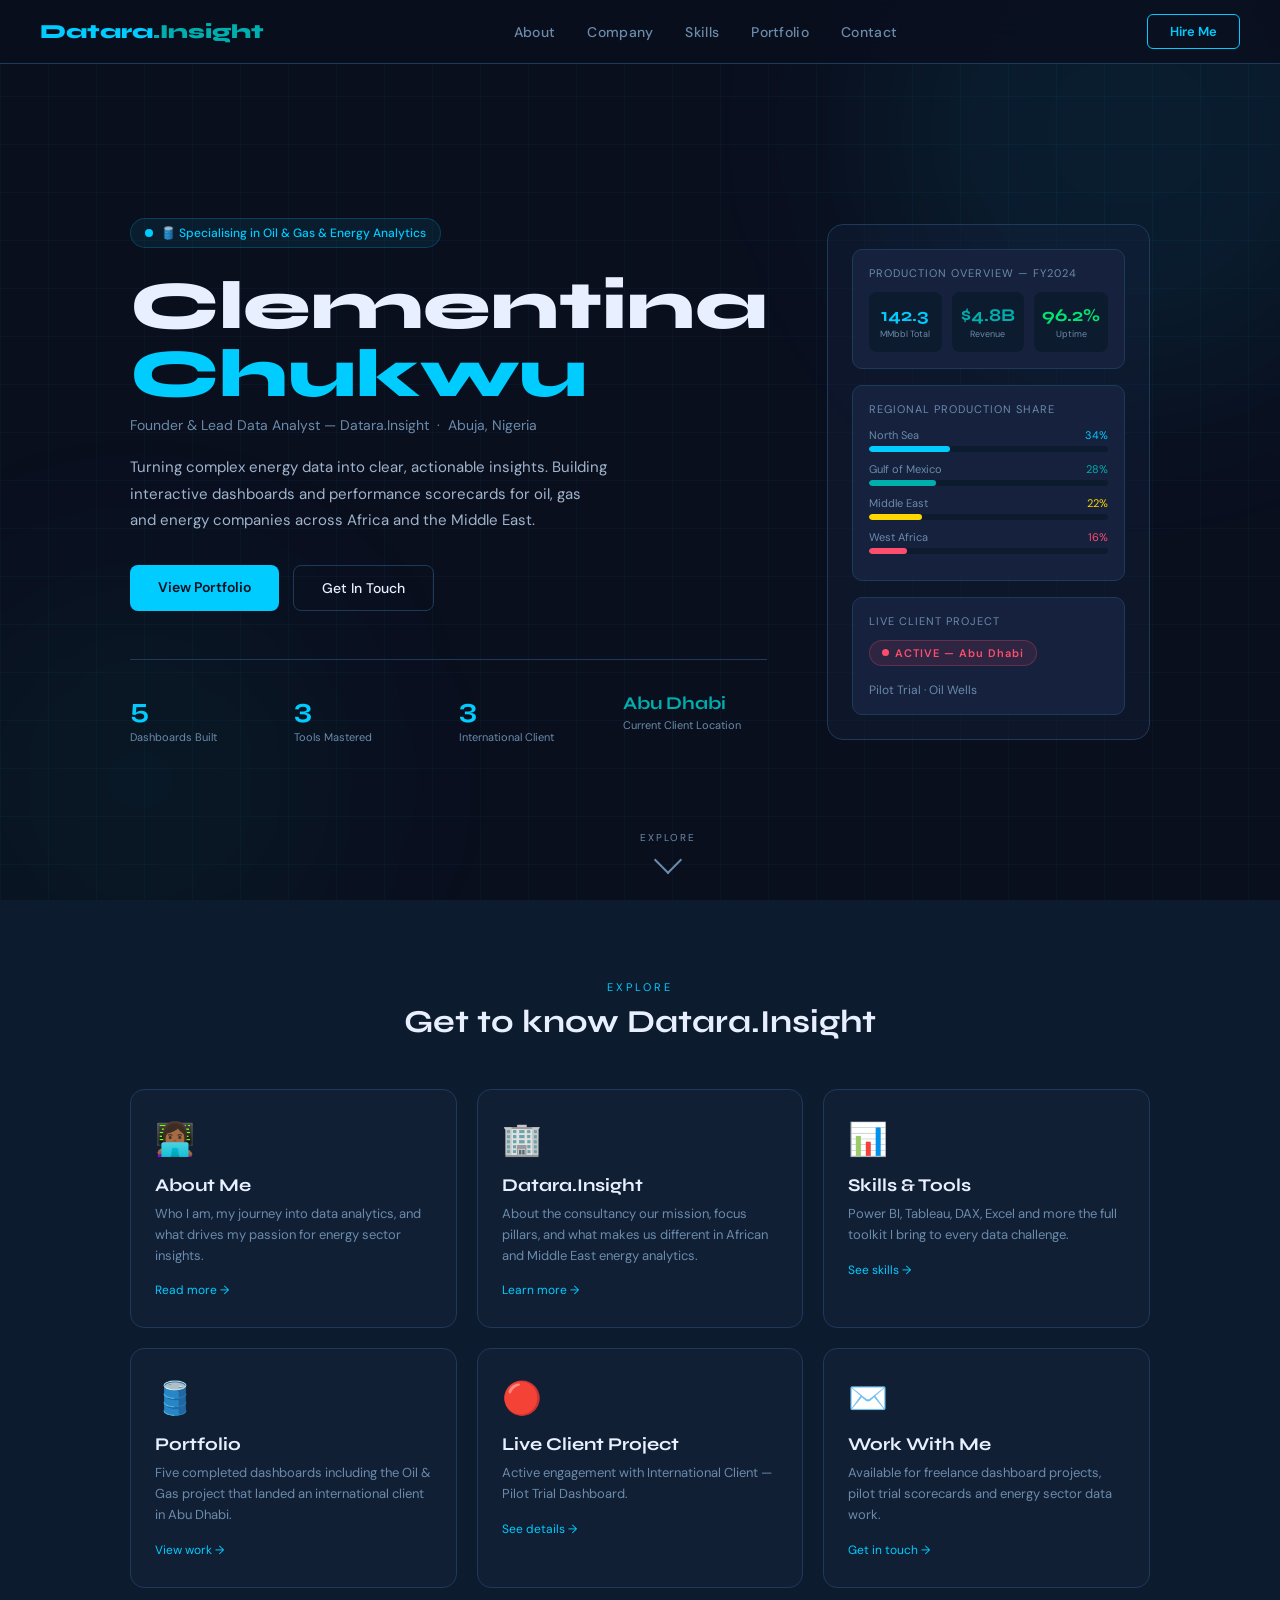
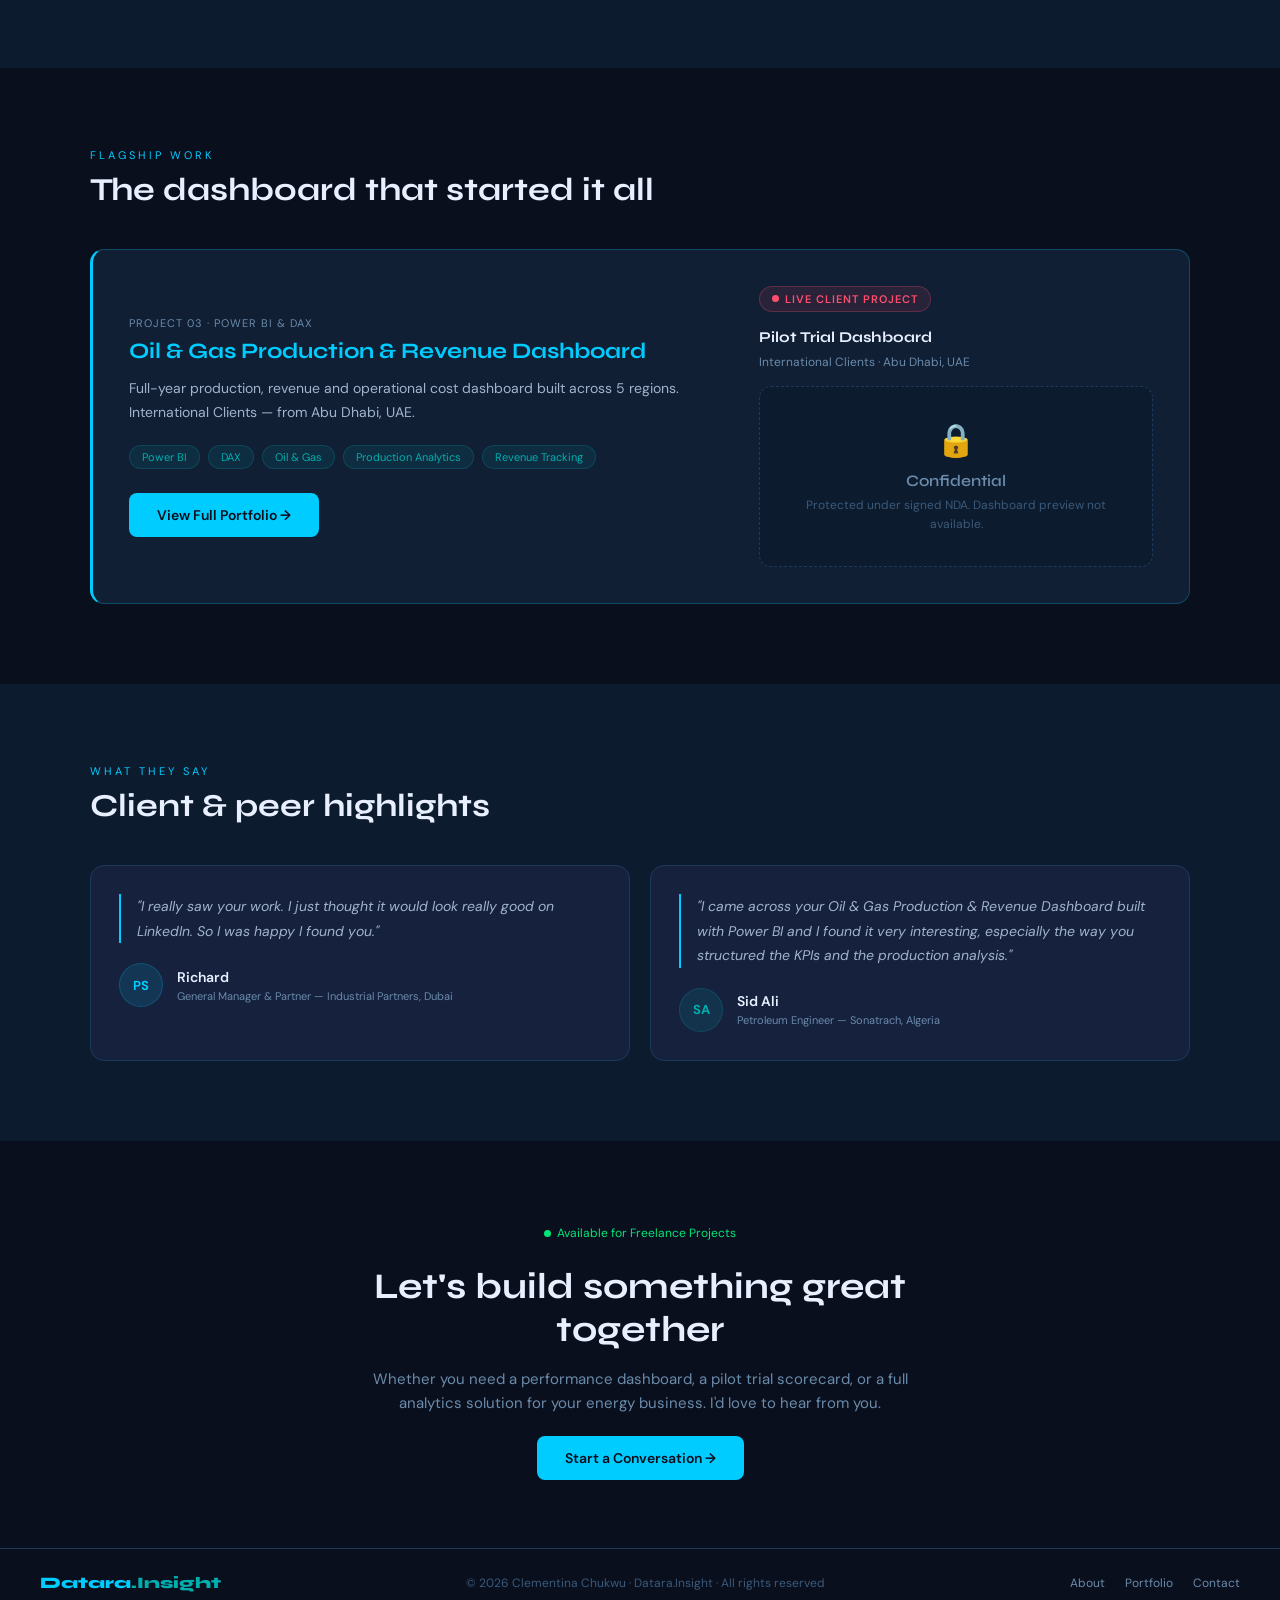
==== commit d30be055: "Update index.html" ====
--- a/index.html
+++ b/index.html
@@ -601,7 +601,7 @@
       <div class="hero-stats">
         <div><div class="stat-num">5</div><div class="stat-label">Dashboards Built</div></div>
         <div><div class="stat-num">3</div><div class="stat-label">Tools Mastered</div></div>
-        <div><div class="stat-num">1</div><div class="stat-label">International Client</div></div>
+        <div><div class="stat-num">3</div><div class="stat-label">International Client</div></div>
         <div><div class="stat-num" style="font-size:18px;color:var(--teal)">Abu Dhabi</div><div class="stat-label">Current Client Location</div></div>
       </div>
     </div>
